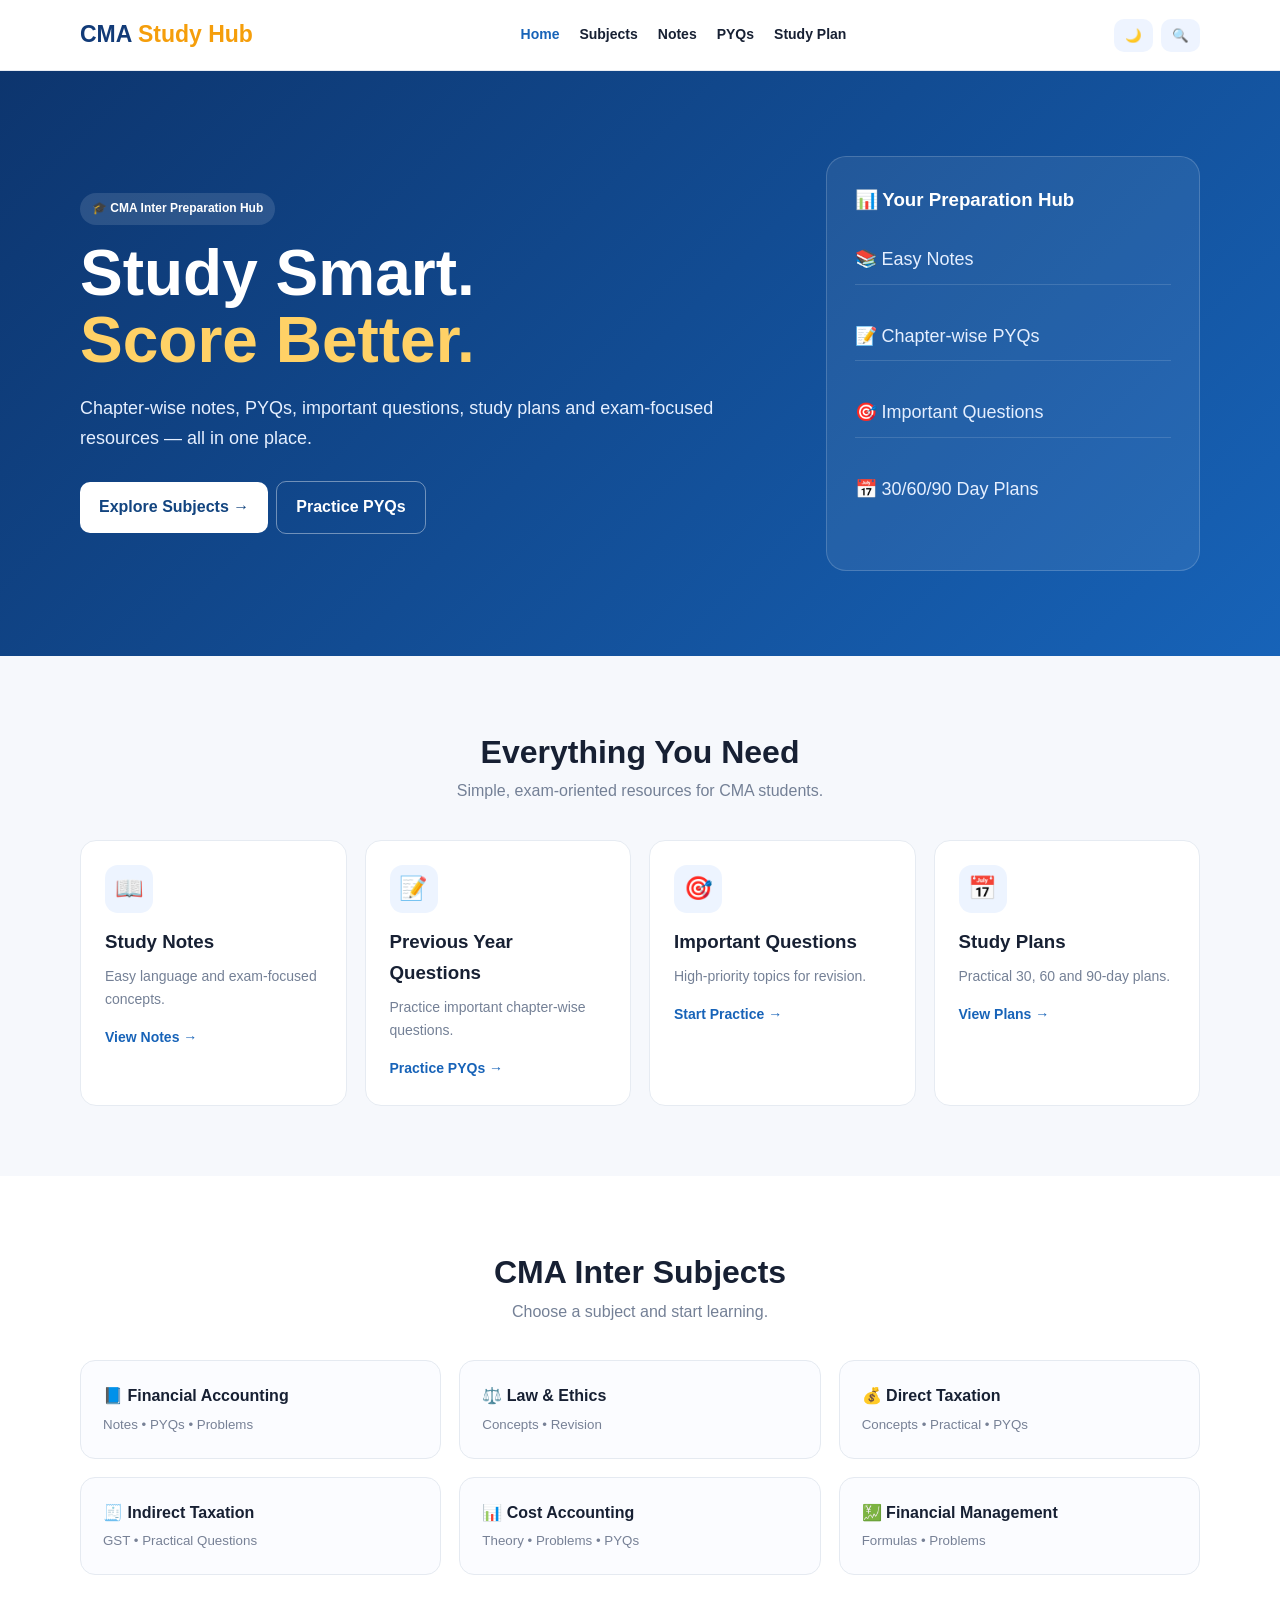
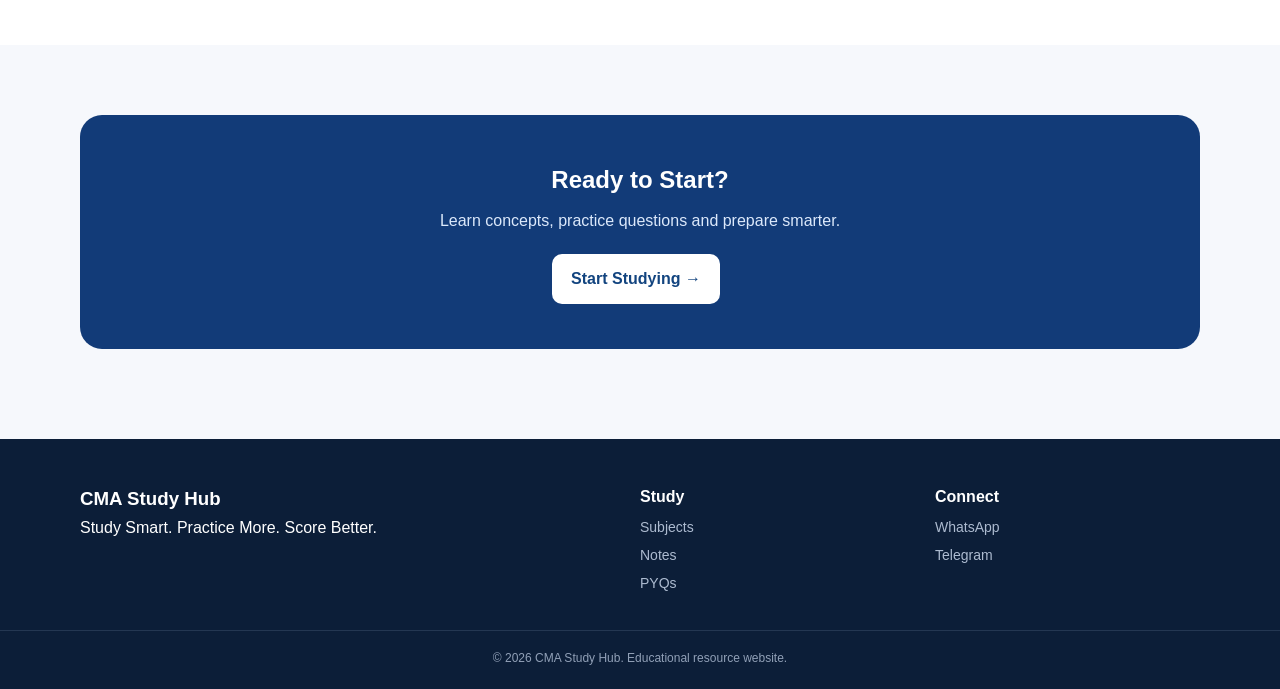
==== index.html @ 3cac179a "Add files via upload" ====
<!DOCTYPE html>
<html lang="en">
<head>
<meta charset="UTF-8"><meta name="viewport" content="width=device-width,initial-scale=1.0">
<title>CMA Study Hub | Home</title><link rel="stylesheet" href="style.css">
</head><body>
<header><div class="nav wrap">
<a class="logo" href="index.html">CMA <span>Study Hub</span></a>
<button class="menuBtn" aria-label="Menu">☰</button>
<nav><a class="active" href="index.html">Home</a><a href="subjects.html">Subjects</a><a href="article.html?id=house-property">Notes</a><a href="article.html?id=pyq-tax">PYQs</a><a href="article.html?id=study-plan">Study Plan</a></nav>
<div class="actions"><button id="themeBtn">🌙</button><button id="searchBtn">🔍</button></div>
</div></header>
<div id="searchBox" class="searchBox wrap"><input id="searchInput" placeholder="Search CMA notes, PYQs, subjects..."><div id="searchResults"></div></div>
<main>
<section class="hero"><div class="wrap heroGrid"><div><span class="badge">🎓 CMA Inter Preparation Hub</span><h1>Study Smart.<br><b>Score Better.</b></h1><p>Chapter-wise notes, PYQs, important questions, study plans and exam-focused resources — all in one place.</p><div><a class="btn primary" href="subjects.html">Explore Subjects →</a><a class="btn ghost" href="article.html?id=pyq-tax">Practice PYQs</a></div></div><div class="glass"><h3>📊 Your Preparation Hub</h3><p>📚 Easy Notes</p><p>📝 Chapter-wise PYQs</p><p>🎯 Important Questions</p><p>📅 30/60/90 Day Plans</p></div></div></section>
<section><div class="wrap"><div class="title"><h2>Everything You Need</h2><p>Simple, exam-oriented resources for CMA students.</p></div><div class="cards">
<a class="card" href="article.html?id=house-property"><i>📖</i><h3>Study Notes</h3><p>Easy language and exam-focused concepts.</p><b>View Notes →</b></a>
<a class="card" href="article.html?id=pyq-tax"><i>📝</i><h3>Previous Year Questions</h3><p>Practice important chapter-wise questions.</p><b>Practice PYQs →</b></a>
<a class="card" href="subjects.html"><i>🎯</i><h3>Important Questions</h3><p>High-priority topics for revision.</p><b>Start Practice →</b></a>
<a class="card" href="article.html?id=study-plan"><i>📅</i><h3>Study Plans</h3><p>Practical 30, 60 and 90-day plans.</p><b>View Plans →</b></a>
</div></div></section>
<section class="soft"><div class="wrap"><div class="title"><h2>CMA Inter Subjects</h2><p>Choose a subject and start learning.</p></div><div class="subjects">
<a href="subject.html?subject=financial-accounting">📘 <b>Financial Accounting</b><small>Notes • PYQs • Problems</small></a>
<a href="subject.html?subject=law-ethics">⚖️ <b>Law & Ethics</b><small>Concepts • Revision</small></a>
<a href="subject.html?subject=direct-tax">💰 <b>Direct Taxation</b><small>Concepts • Practical • PYQs</small></a>
<a href="subject.html?subject=indirect-tax">🧾 <b>Indirect Taxation</b><small>GST • Practical Questions</small></a>
<a href="subject.html?subject=cost-accounting">📊 <b>Cost Accounting</b><small>Theory • Problems • PYQs</small></a>
<a href="subject.html?subject=financial-management">💹 <b>Financial Management</b><small>Formulas • Problems</small></a>
</div></div></section>
<section><div class="wrap"><div class="cta"><h2>Ready to Start?</h2><p>Learn concepts, practice questions and prepare smarter.</p><a class="btn primary" href="subjects.html">Start Studying →</a></div></div></section>
</main>
<footer><div class="wrap foot"><div><h3>CMA Study Hub</h3><p>Study Smart. Practice More. Score Better.</p></div><div><h4>Study</h4><a href="subjects.html">Subjects</a><a href="article.html?id=house-property">Notes</a><a href="article.html?id=pyq-tax">PYQs</a></div><div><h4>Connect</h4><a href="https://wa.me/919999999999" target="_blank">WhatsApp</a><a href="https://t.me/yourchannel" target="_blank">Telegram</a></div></div><p class="copy">© 2026 CMA Study Hub. Educational resource website.</p></footer>
<script src="script.js"></script></body></html>
---- style.css ----
*{box-sizing:border-box;margin:0;padding:0}html{scroll-behavior:smooth}body{font-family:Inter,Arial,sans-serif;background:#f6f8fc;color:#172033;line-height:1.65}a{text-decoration:none;color:inherit}.wrap{width:min(1120px,92%);margin:auto}header{position:sticky;top:0;z-index:50;background:rgba(255,255,255,.94);backdrop-filter:blur(10px);border-bottom:1px solid #e7ebf2}.nav{min-height:70px;display:flex;align-items:center;justify-content:space-between;gap:18px}.logo{font-size:23px;font-weight:900;color:#123b78}.logo span{color:#f59e0b}nav{display:flex;gap:20px;font-size:14px;font-weight:700}nav a:hover,nav .active{color:#1763b8}.actions{display:flex;gap:8px}.actions button,.menuBtn{border:0;background:#eef4ff;border-radius:10px;padding:9px 11px;cursor:pointer}.menuBtn{display:none}.searchBox{display:none;padding:12px 0}.searchBox.show{display:block}.searchBox input{width:100%;padding:14px;border:1px solid #dfe5ef;border-radius:12px;font-size:15px}.result{display:block;background:white;padding:12px;margin-top:5px;border-radius:10px}.hero{background:linear-gradient(135deg,#0d356e,#1763b8);color:#fff;padding:85px 0}.heroGrid{display:grid;grid-template-columns:1.3fr .7fr;gap:50px;align-items:center}.badge{display:inline-block;padding:6px 12px;border-radius:30px;background:#edf4ff;color:#1557a5;font-size:12px;font-weight:800;margin-bottom:15px}.hero .badge{background:rgba(255,255,255,.12);color:white}.hero h1{font-size:clamp(42px,6vw,64px);line-height:1.05}.hero h1 b{color:#ffd166}.hero p{font-size:18px;color:#e5efff;max-width:650px;margin:20px 0 28px}.btn{display:inline-block;padding:12px 19px;border-radius:10px;font-weight:800;margin-right:8px}.primary{background:#fff;color:#12447f}.ghost{border:1px solid #ffffff66;color:#fff}.glass{padding:28px;border:1px solid #ffffff2c;background:#ffffff12;border-radius:20px}.glass p{padding:9px 0;border-bottom:1px solid #ffffff22}.glass p:last-child{border:0}section{padding:70px 0}.title{text-align:center;margin-bottom:35px}.title h2{font-size:32px}.title p{color:#748096}.cards{display:grid;grid-template-columns:repeat(4,1fr);gap:18px}.card{background:#fff;border:1px solid #e6ebf2;border-radius:16px;padding:24px;transition:.2s}.card:hover{transform:translateY(-4px);box-shadow:0 12px 30px #17365d12}.card i{display:grid;place-items:center;width:48px;height:48px;background:#edf4ff;border-radius:13px;font-style:normal;font-size:23px;margin-bottom:14px}.card p{color:#748096;font-size:14px;margin:7px 0 13px}.card b{color:#1763b8;font-size:14px}.soft{background:#fff}.subjects{display:grid;grid-template-columns:repeat(3,1fr);gap:18px}.subjects a,.subjectItem{padding:22px;border:1px solid #e5eaf1;border-radius:15px;background:#fbfcff}.subjects small{display:block;color:#778196;margin-top:4px}.cta{background:#123b78;color:white;border-radius:22px;padding:45px;text-align:center}.cta p{color:#dce9fb;margin:8px 0 20px}.pageHead{background:#eaf2ff;padding:55px 0}.pageHead h1{font-size:42px;margin:5px 0}.pageHead p{color:#65728a}.subjectGrid{display:grid;grid-template-columns:repeat(3,1fr);gap:18px}.subjectItem{display:block;background:white;transition:.2s}.subjectItem:hover{transform:translateY(-3px)}.subjectItem h2{font-size:19px}.subjectItem p{color:#748096;font-size:14px}.articleGrid{display:grid;grid-template-columns:repeat(3,1fr);gap:18px}.articleCard{background:white;padding:22px;border:1px solid #e6ebf2;border-radius:15px}.articleCard h2{font-size:19px}.articleCard p{color:#748096;font-size:14px;margin:7px 0 12px}.articlePage{padding:60px 0}.articleContent{max-width:800px;margin:auto;background:white;padding:40px;border-radius:18px;border:1px solid #e5eaf1}.articleContent h1{font-size:38px;line-height:1.2;margin-bottom:10px}.articleContent h2{margin:28px 0 8px}.articleContent p,.articleContent li{color:#4f5c72;margin:8px 0}.articleContent ul{padding-left:22px}.note{background:#fff8e7;border:1px solid #f0dc9e;padding:15px;border-radius:12px;margin:20px 0}.share{margin-top:30px;padding-top:20px;border-top:1px solid #e5eaf1}.float{position:fixed;right:18px;bottom:18px;display:flex;flex-direction:column;gap:10px;z-index:40}.float a{width:48px;height:48px;border-radius:50%;display:grid;place-items:center;color:white;font-weight:900;box-shadow:0 5px 18px #0002}.wa{background:#20b95b}.tg{background:#229ed9}footer{background:#0c1e38;color:white;padding:45px 0 20px;margin-top:20px}.foot{display:grid;grid-template-columns:2fr 1fr 1fr;gap:30px}.foot a{display:block;color:#adbbd0;margin:5px 0;font-size:14px}.copy{text-align:center;color:#91a0b7;border-top:1px solid #243752;margin-top:30px;padding-top:18px;font-size:12px}body.dark{background:#101722;color:#edf3ff}body.dark header,body.dark .card,body.dark .subjects a,body.dark .subjectItem,body.dark .articleCard,body.dark .articleContent,body.dark .searchBox input,body.dark .result{background:#182231;color:#edf3ff;border-color:#2a384c}body.dark .soft{background:#141d29}body.dark .card p,body.dark .subjectItem p,body.dark .articleCard p,body.dark .pageHead p,body.dark .subjects small,body.dark .articleContent p,body.dark .articleContent li,.dark .title p{color:#aab7c9}body.dark .pageHead{background:#162a44}body.dark .actions button,body.dark .menuBtn{background:#26364b;color:white}@media(max-width:900px){nav{display:none;position:absolute;top:70px;left:0;right:0;background:white;padding:18px 4%;flex-direction:column;border-bottom:1px solid #ddd}body.dark nav{background:#182231}nav.open{display:flex}.menuBtn{display:block}.heroGrid{grid-template-columns:1fr}.cards{grid-template-columns:repeat(2,1fr)}.subjects,.subjectGrid,.articleGrid{grid-template-columns:repeat(2,1fr)}.foot{grid-template-columns:1fr 1fr}}@media(max-width:600px){.hero{padding:60px 0}.hero h1{font-size:42px}.cards,.subjects,.subjectGrid,.articleGrid,.foot{grid-template-columns:1fr}section{padding:55px 0}.articleContent{padding:25px}.articleContent h1{font-size:30px}.pageHead h1{font-size:34px}.cta{padding:32px 20px}}
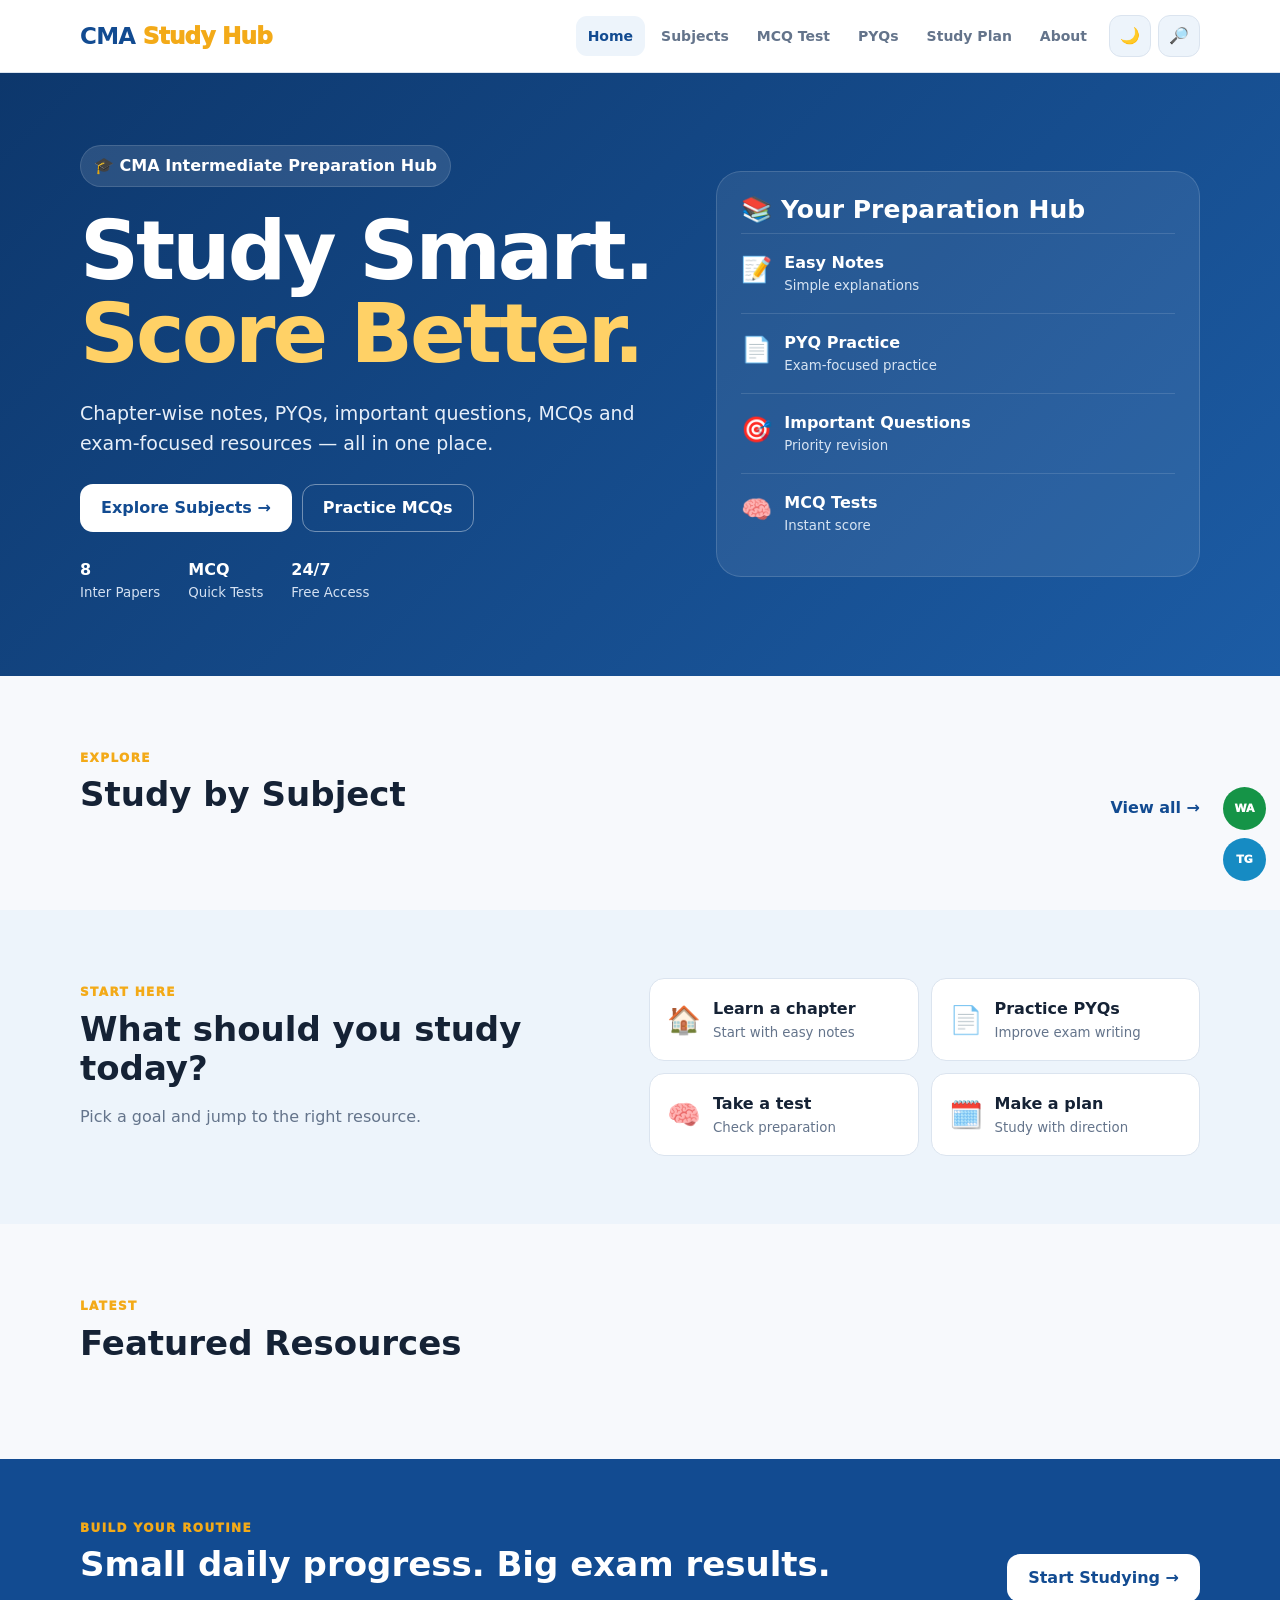
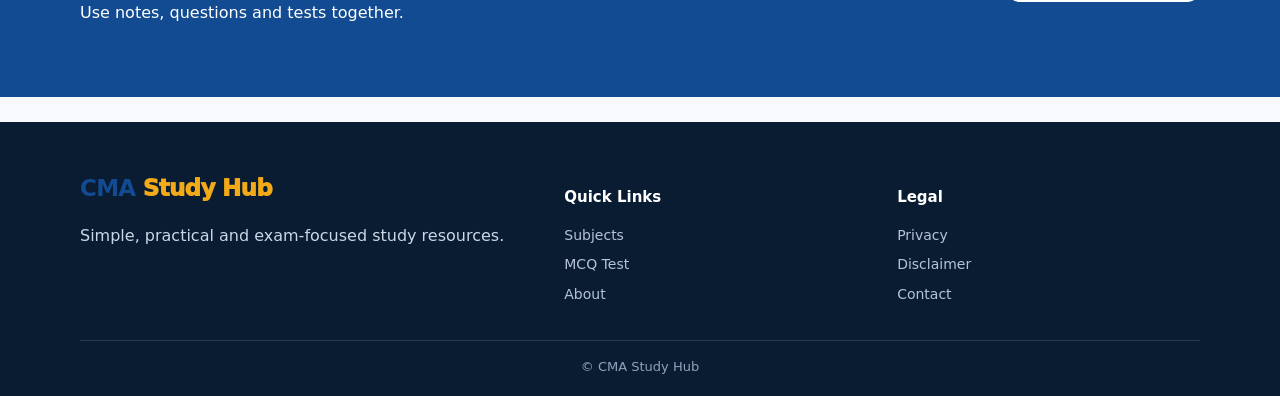
==== commit 9699bf0c: "Add files via upload" ====
--- a/index.html
+++ b/index.html
@@ -1,33 +1,10 @@
-<!DOCTYPE html>
-<html lang="en">
-<head>
-<meta charset="UTF-8"><meta name="viewport" content="width=device-width,initial-scale=1.0">
-<title>CMA Study Hub | Home</title><link rel="stylesheet" href="style.css">
-</head><body>
-<header><div class="nav wrap">
-<a class="logo" href="index.html">CMA <span>Study Hub</span></a>
-<button class="menuBtn" aria-label="Menu">☰</button>
-<nav><a class="active" href="index.html">Home</a><a href="subjects.html">Subjects</a><a href="article.html?id=house-property">Notes</a><a href="article.html?id=pyq-tax">PYQs</a><a href="article.html?id=study-plan">Study Plan</a></nav>
-<div class="actions"><button id="themeBtn">🌙</button><button id="searchBtn">🔍</button></div>
-</div></header>
-<div id="searchBox" class="searchBox wrap"><input id="searchInput" placeholder="Search CMA notes, PYQs, subjects..."><div id="searchResults"></div></div>
-<main>
-<section class="hero"><div class="wrap heroGrid"><div><span class="badge">🎓 CMA Inter Preparation Hub</span><h1>Study Smart.<br><b>Score Better.</b></h1><p>Chapter-wise notes, PYQs, important questions, study plans and exam-focused resources — all in one place.</p><div><a class="btn primary" href="subjects.html">Explore Subjects →</a><a class="btn ghost" href="article.html?id=pyq-tax">Practice PYQs</a></div></div><div class="glass"><h3>📊 Your Preparation Hub</h3><p>📚 Easy Notes</p><p>📝 Chapter-wise PYQs</p><p>🎯 Important Questions</p><p>📅 30/60/90 Day Plans</p></div></div></section>
-<section><div class="wrap"><div class="title"><h2>Everything You Need</h2><p>Simple, exam-oriented resources for CMA students.</p></div><div class="cards">
-<a class="card" href="article.html?id=house-property"><i>📖</i><h3>Study Notes</h3><p>Easy language and exam-focused concepts.</p><b>View Notes →</b></a>
-<a class="card" href="article.html?id=pyq-tax"><i>📝</i><h3>Previous Year Questions</h3><p>Practice important chapter-wise questions.</p><b>Practice PYQs →</b></a>
-<a class="card" href="subjects.html"><i>🎯</i><h3>Important Questions</h3><p>High-priority topics for revision.</p><b>Start Practice →</b></a>
-<a class="card" href="article.html?id=study-plan"><i>📅</i><h3>Study Plans</h3><p>Practical 30, 60 and 90-day plans.</p><b>View Plans →</b></a>
-</div></div></section>
-<section class="soft"><div class="wrap"><div class="title"><h2>CMA Inter Subjects</h2><p>Choose a subject and start learning.</p></div><div class="subjects">
-<a href="subject.html?subject=financial-accounting">📘 <b>Financial Accounting</b><small>Notes • PYQs • Problems</small></a>
-<a href="subject.html?subject=law-ethics">⚖️ <b>Law & Ethics</b><small>Concepts • Revision</small></a>
-<a href="subject.html?subject=direct-tax">💰 <b>Direct Taxation</b><small>Concepts • Practical • PYQs</small></a>
-<a href="subject.html?subject=indirect-tax">🧾 <b>Indirect Taxation</b><small>GST • Practical Questions</small></a>
-<a href="subject.html?subject=cost-accounting">📊 <b>Cost Accounting</b><small>Theory • Problems • PYQs</small></a>
-<a href="subject.html?subject=financial-management">💹 <b>Financial Management</b><small>Formulas • Problems</small></a>
-</div></div></section>
-<section><div class="wrap"><div class="cta"><h2>Ready to Start?</h2><p>Learn concepts, practice questions and prepare smarter.</p><a class="btn primary" href="subjects.html">Start Studying →</a></div></div></section>
-</main>
-<footer><div class="wrap foot"><div><h3>CMA Study Hub</h3><p>Study Smart. Practice More. Score Better.</p></div><div><h4>Study</h4><a href="subjects.html">Subjects</a><a href="article.html?id=house-property">Notes</a><a href="article.html?id=pyq-tax">PYQs</a></div><div><h4>Connect</h4><a href="https://wa.me/919999999999" target="_blank">WhatsApp</a><a href="https://t.me/yourchannel" target="_blank">Telegram</a></div></div><p class="copy">© 2026 CMA Study Hub. Educational resource website.</p></footer>
-<script src="script.js"></script></body></html>+<!doctype html><html lang="en"><head><meta charset="utf-8"><meta name="viewport" content="width=device-width,initial-scale=1"><meta name="description" content="CMA Study Hub — CMA Intermediate notes, PYQs, MCQs and study plans."><title>CMA Study Hub | Study Smart. Score Better.</title><link rel="stylesheet" href="style.css"></head><body>
+<header class="header"><div class="container nav"><a class="brand" href="index.html"><b>CMA</b> <span>Study Hub</span></a><button class="menu" id="menu">☰</button><nav class="navlinks" id="nav"><a class="active" href="index.html">Home</a><a href="subjects.html">Subjects</a><a href="mcq.html">MCQ Test</a><a href="article.html?id=pyq-tax">PYQs</a><a href="article.html?id=study-plan">Study Plan</a><a href="about.html">About</a></nav><div class="icons"><button class="icon" id="theme">🌙</button><button class="icon" id="searchBtn">🔎</button></div></div></header>
+<div class="search" id="searchPanel" hidden><div class="container"><div class="searchbox"><span>🔎</span><input id="searchInput" placeholder="Search notes, subjects, PYQs..."><button class="icon" id="closeSearch">✕</button></div><div class="results" id="results"></div></div></div>
+<main><section class="hero"><div class="container heroGrid"><div><span class="pill">🎓 CMA Intermediate Preparation Hub</span><h1>Study Smart.<br><span>Score Better.</span></h1><p>Chapter-wise notes, PYQs, important questions, MCQs and exam-focused resources — all in one place.</p><div class="buttons"><a class="btn light" href="subjects.html">Explore Subjects →</a><a class="btn outline" href="mcq.html">Practice MCQs</a></div><div class="heroStats"><div><strong>8</strong><small>Inter Papers</small></div><div><strong>MCQ</strong><small>Quick Tests</small></div><div><strong>24/7</strong><small>Free Access</small></div></div></div><div class="heroCard"><h2>📚 Your Preparation Hub</h2><div class="res"><span>📝</span><div><strong>Easy Notes</strong><small>Simple explanations</small></div></div><div class="res"><span>📄</span><div><strong>PYQ Practice</strong><small>Exam-focused practice</small></div></div><div class="res"><span>🎯</span><div><strong>Important Questions</strong><small>Priority revision</small></div></div><div class="res"><span>🧠</span><div><strong>MCQ Tests</strong><small>Instant score</small></div></div></div></div></section>
+<section class="section"><div class="container"><div class="head"><div><span class="kicker">EXPLORE</span><h2>Study by Subject</h2></div><a href="subjects.html" style="color:var(--pri);font-weight:900">View all →</a></div><div class="grid4" id="subjects"></div></div></section>
+<section class="section soft"><div class="container grid2"><div><span class="kicker">START HERE</span><h2>What should you study today?</h2><p class="muted">Pick a goal and jump to the right resource.</p></div><div class="goals"><a class="goal" href="article.html?id=house-property"><span>🏠</span><div><strong>Learn a chapter</strong><small>Start with easy notes</small></div></a><a class="goal" href="article.html?id=pyq-tax"><span>📄</span><div><strong>Practice PYQs</strong><small>Improve exam writing</small></div></a><a class="goal" href="mcq.html"><span>🧠</span><div><strong>Take a test</strong><small>Check preparation</small></div></a><a class="goal" href="article.html?id=study-plan"><span>🗓️</span><div><strong>Make a plan</strong><small>Study with direction</small></div></a></div></div></section>
+<section class="section"><div class="container"><div class="head"><div><span class="kicker">LATEST</span><h2>Featured Resources</h2></div></div><div class="articleGrid" id="articles"></div></div></section>
+<section class="cta"><div class="container ctaIn"><div><span class="kicker">BUILD YOUR ROUTINE</span><h2>Small daily progress. Big exam results.</h2><p>Use notes, questions and tests together.</p></div><a class="btn light" href="subjects.html">Start Studying →</a></div></section></main>
+<footer class="footer"><div class="container footGrid"><div><a class="brand" href="index.html"><b>CMA</b> <span>Study Hub</span></a><p>Simple, practical and exam-focused study resources.</p></div><div><h3>Quick Links</h3><a href="subjects.html">Subjects</a><a href="mcq.html">MCQ Test</a><a href="about.html">About</a></div><div><h3>Legal</h3><a href="privacy.html">Privacy</a><a href="disclaimer.html">Disclaimer</a><a href="contact.html">Contact</a></div></div><div class="container bottom">© <span id="year"></span> CMA Study Hub</div></footer>
+<a class="float wa" id="wa" target="_blank">WA</a><a class="float tg" id="tg" target="_blank">TG</a><button class="top" id="top">↑</button><script src="script.js"></script></body></html>
--- a/style.css
+++ b/style.css
@@ -1 +1 @@
-*{box-sizing:border-box;margin:0;padding:0}html{scroll-behavior:smooth}body{font-family:Inter,Arial,sans-serif;background:#f6f8fc;color:#172033;line-height:1.65}a{text-decoration:none;color:inherit}.wrap{width:min(1120px,92%);margin:auto}header{position:sticky;top:0;z-index:50;background:rgba(255,255,255,.94);backdrop-filter:blur(10px);border-bottom:1px solid #e7ebf2}.nav{min-height:70px;display:flex;align-items:center;justify-content:space-between;gap:18px}.logo{font-size:23px;font-weight:900;color:#123b78}.logo span{color:#f59e0b}nav{display:flex;gap:20px;font-size:14px;font-weight:700}nav a:hover,nav .active{color:#1763b8}.actions{display:flex;gap:8px}.actions button,.menuBtn{border:0;background:#eef4ff;border-radius:10px;padding:9px 11px;cursor:pointer}.menuBtn{display:none}.searchBox{display:none;padding:12px 0}.searchBox.show{display:block}.searchBox input{width:100%;padding:14px;border:1px solid #dfe5ef;border-radius:12px;font-size:15px}.result{display:block;background:white;padding:12px;margin-top:5px;border-radius:10px}.hero{background:linear-gradient(135deg,#0d356e,#1763b8);color:#fff;padding:85px 0}.heroGrid{display:grid;grid-template-columns:1.3fr .7fr;gap:50px;align-items:center}.badge{display:inline-block;padding:6px 12px;border-radius:30px;background:#edf4ff;color:#1557a5;font-size:12px;font-weight:800;margin-bottom:15px}.hero .badge{background:rgba(255,255,255,.12);color:white}.hero h1{font-size:clamp(42px,6vw,64px);line-height:1.05}.hero h1 b{color:#ffd166}.hero p{font-size:18px;color:#e5efff;max-width:650px;margin:20px 0 28px}.btn{display:inline-block;padding:12px 19px;border-radius:10px;font-weight:800;margin-right:8px}.primary{background:#fff;color:#12447f}.ghost{border:1px solid #ffffff66;color:#fff}.glass{padding:28px;border:1px solid #ffffff2c;background:#ffffff12;border-radius:20px}.glass p{padding:9px 0;border-bottom:1px solid #ffffff22}.glass p:last-child{border:0}section{padding:70px 0}.title{text-align:center;margin-bottom:35px}.title h2{font-size:32px}.title p{color:#748096}.cards{display:grid;grid-template-columns:repeat(4,1fr);gap:18px}.card{background:#fff;border:1px solid #e6ebf2;border-radius:16px;padding:24px;transition:.2s}.card:hover{transform:translateY(-4px);box-shadow:0 12px 30px #17365d12}.card i{display:grid;place-items:center;width:48px;height:48px;background:#edf4ff;border-radius:13px;font-style:normal;font-size:23px;margin-bottom:14px}.card p{color:#748096;font-size:14px;margin:7px 0 13px}.card b{color:#1763b8;font-size:14px}.soft{background:#fff}.subjects{display:grid;grid-template-columns:repeat(3,1fr);gap:18px}.subjects a,.subjectItem{padding:22px;border:1px solid #e5eaf1;border-radius:15px;background:#fbfcff}.subjects small{display:block;color:#778196;margin-top:4px}.cta{background:#123b78;color:white;border-radius:22px;padding:45px;text-align:center}.cta p{color:#dce9fb;margin:8px 0 20px}.pageHead{background:#eaf2ff;padding:55px 0}.pageHead h1{font-size:42px;margin:5px 0}.pageHead p{color:#65728a}.subjectGrid{display:grid;grid-template-columns:repeat(3,1fr);gap:18px}.subjectItem{display:block;background:white;transition:.2s}.subjectItem:hover{transform:translateY(-3px)}.subjectItem h2{font-size:19px}.subjectItem p{color:#748096;font-size:14px}.articleGrid{display:grid;grid-template-columns:repeat(3,1fr);gap:18px}.articleCard{background:white;padding:22px;border:1px solid #e6ebf2;border-radius:15px}.articleCard h2{font-size:19px}.articleCard p{color:#748096;font-size:14px;margin:7px 0 12px}.articlePage{padding:60px 0}.articleContent{max-width:800px;margin:auto;background:white;padding:40px;border-radius:18px;border:1px solid #e5eaf1}.articleContent h1{font-size:38px;line-height:1.2;margin-bottom:10px}.articleContent h2{margin:28px 0 8px}.articleContent p,.articleContent li{color:#4f5c72;margin:8px 0}.articleContent ul{padding-left:22px}.note{background:#fff8e7;border:1px solid #f0dc9e;padding:15px;border-radius:12px;margin:20px 0}.share{margin-top:30px;padding-top:20px;border-top:1px solid #e5eaf1}.float{position:fixed;right:18px;bottom:18px;display:flex;flex-direction:column;gap:10px;z-index:40}.float a{width:48px;height:48px;border-radius:50%;display:grid;place-items:center;color:white;font-weight:900;box-shadow:0 5px 18px #0002}.wa{background:#20b95b}.tg{background:#229ed9}footer{background:#0c1e38;color:white;padding:45px 0 20px;margin-top:20px}.foot{display:grid;grid-template-columns:2fr 1fr 1fr;gap:30px}.foot a{display:block;color:#adbbd0;margin:5px 0;font-size:14px}.copy{text-align:center;color:#91a0b7;border-top:1px solid #243752;margin-top:30px;padding-top:18px;font-size:12px}body.dark{background:#101722;color:#edf3ff}body.dark header,body.dark .card,body.dark .subjects a,body.dark .subjectItem,body.dark .articleCard,body.dark .articleContent,body.dark .searchBox input,body.dark .result{background:#182231;color:#edf3ff;border-color:#2a384c}body.dark .soft{background:#141d29}body.dark .card p,body.dark .subjectItem p,body.dark .articleCard p,body.dark .pageHead p,body.dark .subjects small,body.dark .articleContent p,body.dark .articleContent li,.dark .title p{color:#aab7c9}body.dark .pageHead{background:#162a44}body.dark .actions button,body.dark .menuBtn{background:#26364b;color:white}@media(max-width:900px){nav{display:none;position:absolute;top:70px;left:0;right:0;background:white;padding:18px 4%;flex-direction:column;border-bottom:1px solid #ddd}body.dark nav{background:#182231}nav.open{display:flex}.menuBtn{display:block}.heroGrid{grid-template-columns:1fr}.cards{grid-template-columns:repeat(2,1fr)}.subjects,.subjectGrid,.articleGrid{grid-template-columns:repeat(2,1fr)}.foot{grid-template-columns:1fr 1fr}}@media(max-width:600px){.hero{padding:60px 0}.hero h1{font-size:42px}.cards,.subjects,.subjectGrid,.articleGrid,.foot{grid-template-columns:1fr}section{padding:55px 0}.articleContent{padding:25px}.articleContent h1{font-size:30px}.pageHead h1{font-size:34px}.cta{padding:32px 20px}}+:root{--bg:#f7f9fc;--card:#fff;--text:#152235;--muted:#64748b;--pri:#124b91;--pri2:#0c376d;--gold:#f3aa18;--line:#dbe4ef;--soft:#edf4fb;--r:20px;--shadow:0 12px 30px #102b4b14}*{box-sizing:border-box}html{scroll-behavior:smooth}body{margin:0;font-family:Inter,system-ui,-apple-system,Segoe UI,sans-serif;background:var(--bg);color:var(--text);line-height:1.6}a{text-decoration:none;color:inherit}button,input{font:inherit}.container{width:min(1120px,calc(100% - 28px));margin:auto}.header{position:sticky;top:0;z-index:20;background:#ffffffef;backdrop-filter:blur(14px);border-bottom:1px solid var(--line)}.nav{min-height:72px;display:flex;align-items:center;gap:10px}.brand{font-size:23px;font-weight:950;letter-spacing:-.7px;margin-right:auto}.brand b{color:var(--pri)}.brand span{color:var(--gold)}.navlinks{display:flex;gap:4px}.navlinks a{padding:9px 12px;border-radius:11px;color:var(--muted);font-weight:750;font-size:14px}.navlinks a:hover,.navlinks .active{background:var(--soft);color:var(--pri)}.icons{display:flex;gap:7px}.icon,.menu{width:42px;height:42px;border:1px solid var(--line);border-radius:12px;background:var(--soft);cursor:pointer}.menu{display:none}.search{position:fixed;top:72px;left:0;right:0;z-index:19;background:var(--card);border-bottom:1px solid var(--line);padding:14px;box-shadow:var(--shadow)}.searchbox{display:flex;gap:8px;align-items:center;background:var(--soft);border:1px solid var(--line);border-radius:14px;padding:7px 10px}.searchbox input{flex:1;border:0;outline:0;background:transparent;color:var(--text);font-size:16px}.results{margin-top:8px;display:grid;gap:6px}.result{padding:10px 12px;background:var(--card);border:1px solid var(--line);border-radius:11px}.result small{display:block;color:var(--muted)}.hero{background:linear-gradient(135deg,#0d376c,#1c5ca5);color:#fff;padding:72px 0}.heroGrid{display:grid;grid-template-columns:1.1fr .9fr;gap:45px;align-items:center}.pill{display:inline-block;background:#ffffff1d;border:1px solid #ffffff22;border-radius:99px;padding:7px 13px;font-weight:800}.hero h1{font-size:clamp(48px,7vw,82px);line-height:1.02;letter-spacing:-3px;margin:22px 0}.hero h1 span{color:#ffd166}.hero p{font-size:19px;color:#e7eff9;max-width:650px}.buttons{display:flex;gap:10px;flex-wrap:wrap;margin:25px 0}.btn{display:inline-flex;align-items:center;justify-content:center;min-height:48px;padding:0 20px;border-radius:13px;font-weight:900;border:1px solid transparent;cursor:pointer}.primary{background:var(--pri);color:#fff}.light{background:#fff;color:var(--pri)}.outline{border-color:#ffffff66;color:#fff}.heroStats{display:flex;gap:28px}.heroStats strong,.heroStats small{display:block}.heroStats small{color:#d4e1f2}.heroCard{background:#ffffff14;border:1px solid #ffffff25;border-radius:25px;padding:24px}.heroCard h2{font-size:25px;margin:0 0 8px}.res{display:flex;gap:12px;padding:16px 0;border-top:1px solid #ffffff20}.res span{font-size:25px}.res strong,.res small{display:block}.res small{color:#d7e4f3}.section{padding:68px 0}.soft{background:var(--soft)}.head{display:flex;justify-content:space-between;align-items:end;margin-bottom:22px}.kicker{color:var(--gold);font-size:12px;font-weight:950;letter-spacing:1.4px}h2{font-size:34px;line-height:1.15;margin:6px 0}.muted{color:var(--muted)}.grid4{display:grid;grid-template-columns:repeat(4,1fr);gap:15px}.grid2{display:grid;grid-template-columns:repeat(2,1fr);gap:18px}.card{background:var(--card);border:1px solid var(--line);border-radius:var(--r);padding:21px;box-shadow:0 3px 15px #102b4b08}.card:hover{box-shadow:var(--shadow);transform:translateY(-2px)}.subjectIcon{font-size:30px}.code{color:var(--gold);font-size:12px;font-weight:950;margin-top:8px}.card h3{margin:4px 0;font-size:18px}.card p{margin:0;color:var(--muted);font-size:14px}.goals{display:grid;grid-template-columns:repeat(2,1fr);gap:12px}.goal{display:flex;gap:12px;align-items:center;padding:17px;border:1px solid var(--line);border-radius:15px;background:var(--card)}.goal span{font-size:27px}.goal strong,.goal small{display:block}.goal small{color:var(--muted)}.articleGrid{display:grid;grid-template-columns:repeat(3,1fr);gap:17px}.tag{font-size:11px;font-weight:950;color:var(--gold);text-transform:uppercase}.cta{background:var(--pri);color:#fff;padding:55px 0}.ctaIn{display:flex;align-items:center;justify-content:space-between;gap:20px}.pageHero{background:linear-gradient(135deg,#0d376c,#1c5ca5);color:#fff;padding:55px 0}.pageHero h1{font-size:clamp(40px,6vw,62px);line-height:1.05;margin:14px 0 5px}.pageHero p{color:#e3edf9;font-size:18px;max-width:700px}.notice{margin:0 auto 55px;padding:17px;border:1px solid #efd28b;background:#fff8e6;border-radius:15px;color:#604a13}.layout{display:grid;grid-template-columns:minmax(0,760px) 280px;gap:25px}.content{background:var(--card);border:1px solid var(--line);border-radius:22px;padding:30px}.content h2{font-size:27px;margin-top:28px}.content p,.content li{color:var(--muted)}.side{position:sticky;top:90px}.chapter{display:flex;justify-content:space-between;padding:14px;border:1px solid var(--line);border-radius:12px;margin:8px 0;background:var(--card)}.quiz{max-width:820px;margin:auto;background:var(--card);border:1px solid var(--line);border-radius:22px;padding:25px}.question{padding:18px 0;border-top:1px solid var(--line)}.question:first-child{border-top:0}.option{display:block;border:1px solid var(--line);border-radius:11px;padding:9px 11px;margin:7px 0;cursor:pointer}.resultBox{margin-top:17px;padding:15px;border-radius:13px;background:var(--soft);font-weight:800}.footer{background:#0a1c31;color:#c9d7e7;padding:48px 0 18px;margin-top:25px}.footGrid{display:grid;grid-template-columns:1.5fr 1fr 1fr;gap:30px}.footer h3{color:#fff;font-size:15px}.footer a:not(.brand){display:block;margin:7px 0;color:#b4c4d7;font-size:14px}.bottom{text-align:center;border-top:1px solid #233951;margin-top:28px;padding-top:16px;font-size:13px;color:#8ea4bc}.float{position:fixed;right:14px;width:43px;height:43px;border-radius:50%;display:grid;place-items:center;color:#fff;font-size:11px;font-weight:950;z-index:15}.wa{bottom:70px;background:#159447}.tg{bottom:19px;background:#168bc3}.top{position:fixed;right:14px;bottom:125px;width:40px;height:40px;border:1px solid var(--line);border-radius:50%;background:var(--card);color:var(--text);display:none}.error{min-height:100vh;display:grid;place-items:center;text-align:center}.error b{font-size:100px;color:var(--pri)}body.dark{--bg:#0b1220;--card:#111b2b;--text:#eef5ff;--muted:#a6b5c8;--pri:#4c8ee0;--line:#293d56;--soft:#18273b}body.dark .header{background:#0b1220ed}body.dark .notice{background:#2b2414;color:#f5db99;border-color:#5d4b23}@media(max-width:900px){.navlinks{display:none}.menu{display:block}.navlinks.open{display:flex;position:absolute;top:72px;left:0;right:0;background:var(--card);border-bottom:1px solid var(--line);padding:10px 14px;flex-direction:column}.heroGrid,.layout{grid-template-columns:1fr}.grid4{grid-template-columns:repeat(2,1fr)}.articleGrid{grid-template-columns:1fr 1fr}.side{position:static}}@media(max-width:600px){.container{width:calc(100% - 24px)}.brand{font-size:20px}.hero{padding:52px 0}.hero h1{font-size:50px}.hero p{font-size:17px}.heroStats{gap:15px}.grid4,.grid2,.goals,.articleGrid,.footGrid{grid-template-columns:1fr}.section{padding:52px 0}.content,.quiz{padding:21px}.ctaIn{display:block}.ctaIn .btn{margin-top:18px;width:100%}}
